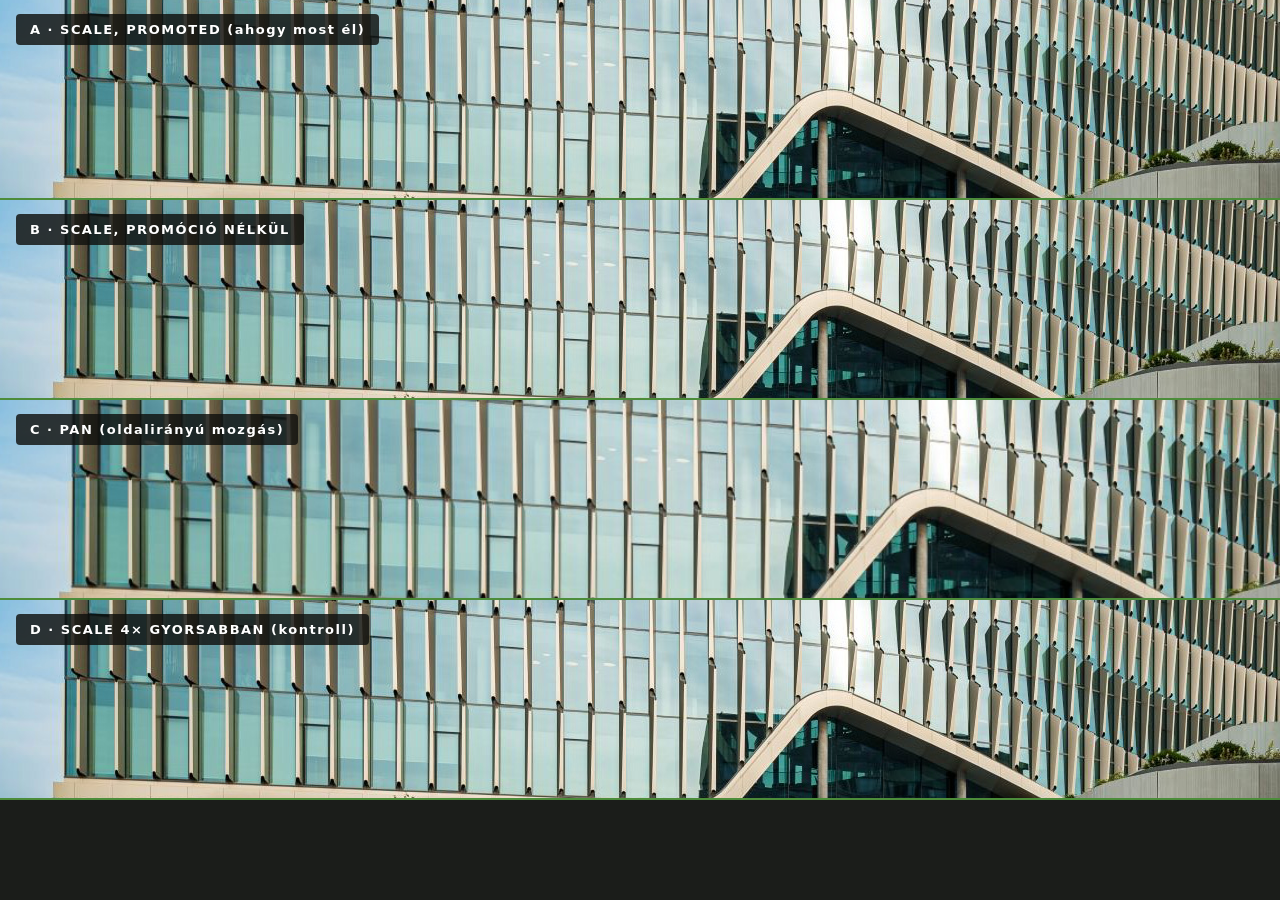
==== hero-test.html @ 794e5009 "Add a temporary four-variant hero motion test page Two fixes in a row have failed to change what the" ====
<!doctype html>
<html lang="hu">
<head>
<meta charset="utf-8">
<meta name="viewport" content="width=device-width,initial-scale=1">
<meta name="robots" content="noindex,nofollow">
<title>Epronex – hero motion test</title>
<!--
  TEMPORARY diagnostic page. Not linked from anywhere, noindex. Delete once the
  hero motion is settled.

  Four strips of the same photo, each moved by a different technique, all
  running at once so a single screen recording captures all four under
  identical conditions. Frame-diffing each strip's band separately says which
  technique the viewer's machine renders continuously and which one it
  quantises to whole pixels.

  A  what the site ships now: CSS scale on a promoted layer
  B  the same scale with no promotion hints at all — a promoted layer can have
     its screen position snapped to whole pixels, an unpromoted one repaints
     sub-pixel, so this is the direct test of that trade-off
  C  a horizontal pan instead of a zoom — translation is the motion compositors
     interpolate most reliably
  D  the same scale as A but four times faster — the control. It has to look
     smooth; if it does not, the capture path is quantising, not the browser.
-->
<style>
  *{margin:0;padding:0;box-sizing:border-box}
  body{background:#1b1d1a;color:#fff;font:400 14px/1.4 system-ui,sans-serif}
  .strip{position:relative;height:200px;overflow:hidden;border-bottom:2px solid #4c8c3a}
  .frame{position:absolute;inset:-40px 0;background:url(assets/ref-richter.jpg) center center / cover no-repeat}
  .tag{position:absolute;z-index:2;left:16px;top:14px;font:700 13px/1 'Titillium Web',system-ui,sans-serif;
       letter-spacing:1.5px;background:rgba(15,17,14,.82);padding:9px 14px;border-radius:4px}

  @keyframes tScale{from{transform:scale3d(1,1,1)}to{transform:scale3d(1.06,1.06,1)}}
  @keyframes tPan  {from{transform:translate3d(0,0,0)}to{transform:translate3d(-6%,0,0)}}

  /* A — as shipped */
  .a{will-change:transform;backface-visibility:hidden;animation:tScale 30s linear infinite alternate}
  /* B — identical motion, zero promotion hints */
  .b{animation:tScale 30s linear infinite alternate}
  /* C — pan. wider than the strip so there is room to travel */
  .c{width:112%;will-change:transform;animation:tPan 30s linear infinite alternate}
  /* D — control, 4x the speed of A */
  .d{will-change:transform;backface-visibility:hidden;animation:tScale 7.5s linear infinite alternate}
</style>
</head>
<body>
  <div class="strip"><span class="tag">A · SCALE, PROMOTED (ahogy most él)</span><div class="frame a"></div></div>
  <div class="strip"><span class="tag">B · SCALE, PROMÓCIÓ NÉLKÜL</span><div class="frame b"></div></div>
  <div class="strip"><span class="tag">C · PAN (oldalirányú mozgás)</span><div class="frame c"></div></div>
  <div class="strip"><span class="tag">D · SCALE 4× GYORSABBAN (kontroll)</span><div class="frame d"></div></div>
</body>
</html>
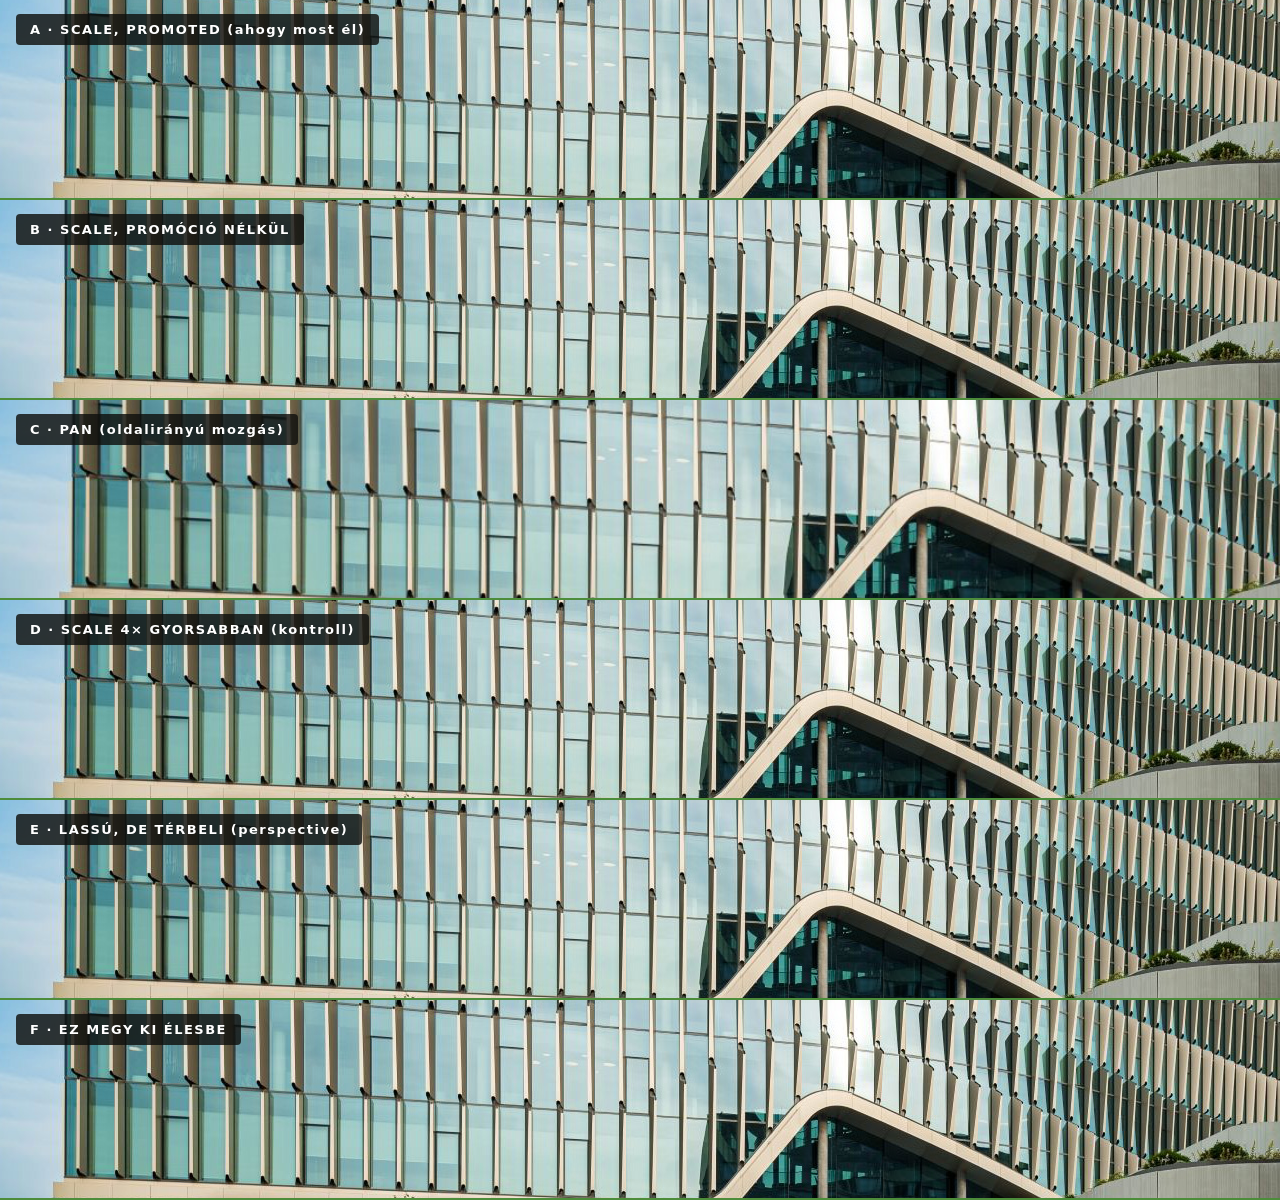
==== commit 58213ad2: "Raise the hero drift rate; add two more test variants The client picked D — the four-times-faster sc" ====
--- a/hero-test.html
+++ b/hero-test.html
@@ -23,6 +23,16 @@
      interpolate most reliably
   D  the same scale as A but four times faster — the control. It has to look
      smooth; if it does not, the capture path is quantising, not the browser.
+
+  Round 2, after the client picked D as the least jarring — which rules out
+  promotion (B) and pan (C) and leaves rate as the cause:
+
+  E  the ORIGINAL slow rate, but zoomed by moving the layer along Z under a
+     perspective instead of scaling it. A perspective transform cannot be
+     resolved to a whole-pixel offset the way a flat one can, so if the stepping
+     is pixel snapping this strip escapes it while staying subtle.
+  F  the setting about to ship: more travel at roughly D's rate, so it still
+     reads as a slow zoom rather than a fast twitch.
 -->
 <style>
   *{margin:0;padding:0;box-sizing:border-box}
@@ -34,6 +44,9 @@
 
   @keyframes tScale{from{transform:scale3d(1,1,1)}to{transform:scale3d(1.06,1.06,1)}}
   @keyframes tPan  {from{transform:translate3d(0,0,0)}to{transform:translate3d(-6%,0,0)}}
+  /* z of 45px under an 800px perspective works out to the same 1.06 as tScale */
+  @keyframes tZ    {from{transform:translate3d(0,0,0)}to{transform:translate3d(0,0,45px)}}
+  @keyframes tShip {from{transform:scale3d(1,1,1)}to{transform:scale3d(1.1,1.1,1)}}
 
   /* A — as shipped */
   .a{will-change:transform;backface-visibility:hidden;animation:tScale 30s linear infinite alternate}
@@ -43,6 +56,11 @@
   .c{width:112%;will-change:transform;animation:tPan 30s linear infinite alternate}
   /* D — control, 4x the speed of A */
   .d{will-change:transform;backface-visibility:hidden;animation:tScale 7.5s linear infinite alternate}
+  /* E — the perspective lives on the strip, the motion on the frame */
+  .strip.persp{perspective:800px}
+  .e{will-change:transform;backface-visibility:hidden;animation:tZ 30s linear infinite alternate}
+  /* F — what index.html is about to ship */
+  .f{will-change:transform;backface-visibility:hidden;animation:tShip 13s linear infinite alternate}
 </style>
 </head>
 <body>
@@ -50,5 +68,7 @@
   <div class="strip"><span class="tag">B · SCALE, PROMÓCIÓ NÉLKÜL</span><div class="frame b"></div></div>
   <div class="strip"><span class="tag">C · PAN (oldalirányú mozgás)</span><div class="frame c"></div></div>
   <div class="strip"><span class="tag">D · SCALE 4× GYORSABBAN (kontroll)</span><div class="frame d"></div></div>
+  <div class="strip persp"><span class="tag">E · LASSÚ, DE TÉRBELI (perspective)</span><div class="frame e"></div></div>
+  <div class="strip"><span class="tag">F · EZ MEGY KI ÉLESBE</span><div class="frame f"></div></div>
 </body>
 </html>
